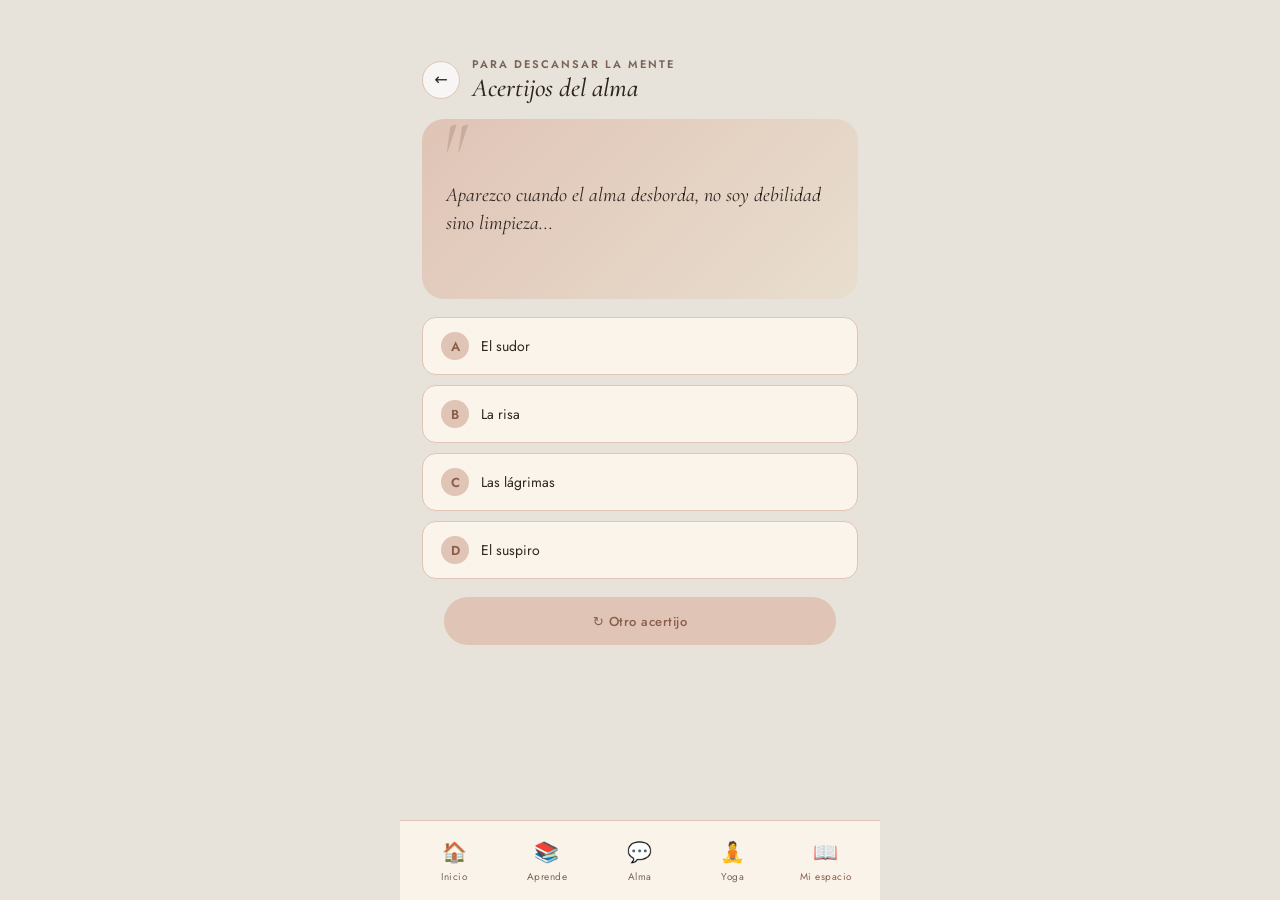
==== public/acertijos.html @ f57c15e0 "Add files via upload" ====
<!DOCTYPE html>
<html lang="es">
<head>
  <meta charset="UTF-8">
  <meta name="viewport" content="width=device-width, initial-scale=1.0">
  <meta name="theme-color" content="#F2EBE0">
  <title>Acertijos del alma · Terapia Rosa</title>
  <link rel="preconnect" href="https://fonts.googleapis.com">
  <link rel="preconnect" href="https://fonts.gstatic.com" crossorigin>
  <link href="https://fonts.googleapis.com/css2?family=Cormorant+Garamond:ital,wght@0,400;0,500;1,400;1,500&family=Italiana&family=Jost:wght@400;500;600&display=swap" rel="stylesheet">
  <link rel="stylesheet" href="styles/main.css">
</head>
<body>
  <div class="app">
    <header class="page-header">
      <a href="juegos.html" class="back-btn" aria-label="Volver">←</a>
      <div>
        <div class="page-eyebrow">Para descansar la mente</div>
        <div class="page-title">Acertijos del alma</div>
      </div>
    </header>

    <div class="acertijos-container" id="acertijosContainer"></div>

  </div>
  <script src="js/utils.js"></script>
  <script src="js/acertijos.js"></script>
  <script src="js/nav.js"></script>
  <script src="js/analytics.js"></script>
  <script>newAcertijo();</script>
</body>
</html>
---- public/styles/main.css ----
/* ═══════════════════════════════════════════════════════════════
   TERAPIA ROSA — Sistema de diseño completo
   Actualizado: 2026-04-29 — incluye flor, juegos, Alma navegadora
   ═══════════════════════════════════════════════════════════════ */

:root {
  --rosa-base: #E0C4B6;
  --rosa-medio: #D4AFA0;
  --rosa-fuerte: #C9968A;
  --rosa-profundo: #8B5E4C;
  --verde-alma: #A8AE93;
  --verde-oscuro: #878D75;
  --crema: #F2EBE0;
  --crema-profunda: #E8DECE;
  --papel: #FAF4EA;
  --texto-oscuro: #2E2420;
  --texto-suave: #7A6357;
  --serif: 'Cormorant Garamond', Georgia, serif;
  --display: 'Italiana', 'Cormorant Garamond', serif;
  --sans: 'Jost', system-ui, -apple-system, sans-serif;
}
* { margin: 0; padding: 0; box-sizing: border-box; }
html, body { height: 100%; }
body {
  font-family: var(--sans);
  color: var(--texto-oscuro);
  background: #e8e3da;
  -webkit-font-smoothing: antialiased;
  overflow-x: hidden;
}
button { font-family: inherit; border: none; background: none; cursor: pointer; color: inherit; }
input, textarea { font-family: inherit; border: none; background: none; outline: none; color: inherit; }
a { color: inherit; text-decoration: none; }

/* ─── App container (todas las páginas) ──────────────────── */
.app {
  position: relative;
  z-index: 0; /* crea stacking context para que .blob no se vaya detrás del body */
  overflow-x: hidden;
  padding-bottom: 100px; /* deja espacio para el bottom nav fijo */
  min-height: 100vh;
  max-width: 480px;
  margin: 0 auto;
}

/* ─── Decoración blob (esquina superior derecha) ──────────── */
.blob {
  position: absolute;
  z-index: -1; /* atrás del contenido */
  pointer-events: none;
}

/* ─── Top bar ──────────────────────────────────────────────── */
.top-bar {
  padding: 56px 22px 0;
  display: flex; align-items: center; justify-content: space-between;
}
.brand { display: flex; align-items: center; gap: 8px; }
.brand-text {
  font-family: var(--display);
  font-size: 18px; letter-spacing: 3px;
  color: var(--texto-oscuro);
}
.brand-text .accent {
  font-family: var(--serif); font-style: italic;
  letter-spacing: 1px; color: var(--rosa-profundo);
  font-size: 20px; margin-left: 4px;
}
.icon-btn {
  width: 38px; height: 38px; border-radius: 999px;
  background: rgba(255, 255, 255, 0.7);
  display: grid; place-items: center;
  border: 1px solid var(--rosa-base);
  font-size: 18px;
}

/* ─── Page header ─────────────────────────────────────────── */
.page-header {
  padding: 56px 22px 16px;
  display: flex; align-items: center; gap: 12px;
}
.back-btn {
  width: 38px; height: 38px; border-radius: 999px;
  background: rgba(255, 255, 255, 0.7);
  display: grid; place-items: center;
  border: 1px solid var(--rosa-base);
  font-size: 16px; flex-shrink: 0;
}
.page-title {
  font-family: var(--serif); font-style: italic;
  font-size: 26px; font-weight: 500;
}
.page-eyebrow {
  font-size: 11px; letter-spacing: 2px;
  text-transform: uppercase; color: var(--texto-suave);
  font-weight: 600;
}

/* ─── Greeting ────────────────────────────────────────────── */
.greeting { padding: 24px 22px 8px; }
.greeting-eyebrow {
  font-size: 12px; letter-spacing: 1.8px;
  text-transform: uppercase; color: var(--texto-suave);
  font-weight: 600;
}
.greeting-title {
  margin-top: 6px;
  font-family: var(--serif); font-weight: 500; font-style: italic;
  font-size: 34px; line-height: 1.1; letter-spacing: -0.3px;
}
.greeting-title .upright {
  font-style: normal; font-weight: 400; color: var(--rosa-profundo);
}

/* ─── Frase del día ───────────────────────────────────────── */
.frase-card {
  margin: 20px 22px 0;
  background: var(--rosa-fuerte); color: var(--crema);
  border-radius: 24px; padding: 22px 24px;
  position: relative; overflow: hidden;
  box-shadow: 0 10px 30px -10px rgba(168, 103, 90, 0.45);
}
.frase-card .deco {
  position: absolute; right: -20px; bottom: -22px; opacity: 0.18;
}
.frase-card .label {
  font-size: 11px; letter-spacing: 2px; text-transform: uppercase;
  opacity: 0.85; font-weight: 600;
}
.frase-card .quote {
  font-family: var(--serif); font-style: italic;
  font-size: 22px; line-height: 1.25; margin-top: 10px;
  font-weight: 500; position: relative; z-index: 2; max-width: 85%;
}
.frase-card .author {
  margin-top: 14px; font-size: 12px; opacity: 0.85; font-weight: 500;
}

/* ─── Sections + cards ────────────────────────────────────── */
.section-header {
  padding: 28px 22px 14px;
  display: flex; align-items: baseline; justify-content: space-between;
}
.section-title {
  font-family: var(--serif); font-style: italic;
  font-size: 22px; font-weight: 500;
}
.section-link {
  font-size: 11px; letter-spacing: 1.5px; text-transform: uppercase;
  color: var(--rosa-profundo); font-weight: 600;
}
.section-link-italic {
  font-family: var(--serif); font-style: italic;
  font-size: 14px; letter-spacing: 0;
  text-transform: none;
  color: var(--texto-suave); font-weight: 400;
}
.cards-grid {
  display: grid; grid-template-columns: 1fr 1fr; gap: 12px;
  padding: 0 22px;
}
.nav-card {
  border-radius: 22px; padding: 18px 16px 20px;
  min-height: 140px; position: relative; overflow: hidden;
  display: flex; flex-direction: column; justify-content: space-between;
  transition: transform 0.2s, box-shadow 0.2s;
  text-align: left; width: 100%;
}
.nav-card:active { transform: scale(0.98); }
.nav-card:hover { box-shadow: 0 8px 24px -8px rgba(46, 36, 32, 0.2); }
.nav-card .icon-wrap {
  width: 48px; height: 48px; border-radius: 16px;
  background: rgba(255, 255, 255, 0.55);
  display: grid; place-items: center;
}
.nav-card .title {
  font-family: var(--serif); font-style: italic;
  font-size: 19px; font-weight: 500; line-height: 1.1;
}
.nav-card .sub {
  font-size: 11px; letter-spacing: 0.5px;
  color: var(--texto-suave); margin-top: 3px;
}

/* ─── Bottom nav ──────────────────────────────────────────── */
.bottom-nav {
  position: fixed;
  bottom: 0;
  left: 50%;
  transform: translateX(-50%);
  width: 100%;
  max-width: 480px;
  height: 80px;
  background: rgba(250, 244, 234, 0.95);
  backdrop-filter: blur(16px);
  border-top: 1px solid var(--rosa-base);
  z-index: 100;
  padding: 0 8px env(safe-area-inset-bottom, 14px);
}
.bottom-nav-inner {
  display: flex;
  align-items: center;
  justify-content: space-around;
  width: 100%;
  height: 100%;
}
.nav-item {
  display: flex; flex-direction: column; align-items: center;
  gap: 2px; padding: 6px 4px;
  color: var(--texto-suave); font-size: 10px; letter-spacing: 0.5px;
  cursor: pointer;
  flex: 1;
  min-width: 0;
  text-align: center;
}
.nav-item.active { color: var(--rosa-profundo); }
.nav-item .nav-icon { font-size: 20px; }

/* ─── Buttons ─────────────────────────────────────────────── */
.btn {
  display: inline-flex; align-items: center; justify-content: center;
  gap: 8px; padding: 14px 24px; border-radius: 999px;
  font-weight: 500; font-size: 14px; letter-spacing: 0.5px;
  transition: all 0.2s; min-height: 48px;
}
.btn-primary { background: var(--rosa-fuerte); color: var(--crema); }
.btn-primary:hover { background: var(--rosa-profundo); }
.btn-soft { background: var(--rosa-base); color: var(--rosa-profundo); }
.btn-ghost {
  background: rgba(255, 255, 255, 0.6); color: var(--texto-oscuro);
  border: 1px solid var(--rosa-base);
}

/* ═══════════════════════════════════════════════════════════
   CHAT
   ═══════════════════════════════════════════════════════════ */
.chat-container {
  display: flex; flex-direction: column;
  min-height: 100vh;
}
.chat-header {
  padding: 56px 22px 16px;
  display: flex; align-items: center; gap: 12px;
  border-bottom: 1px solid var(--rosa-base);
  flex-shrink: 0; background: var(--crema);
}
.chat-clear-btn {
  margin-left: auto;
  font-size: 16px;
  width: 36px; height: 36px;
}
.alma-avatar {
  width: 44px; height: 44px; border-radius: 999px;
  background: var(--rosa-fuerte);
  display: grid; place-items: center; flex-shrink: 0;
}
.alma-info .alma-name {
  font-family: var(--serif); font-style: italic;
  font-size: 22px; font-weight: 500; line-height: 1.1;
}
.alma-info .alma-status {
  font-size: 11px; color: var(--verde-oscuro); letter-spacing: 0.5px;
  margin-top: 2px; display: flex; align-items: center; gap: 4px;
}
.alma-info .alma-status::before {
  content: ''; width: 6px; height: 6px; border-radius: 999px;
  background: var(--verde-alma);
}
.messages-area {
  flex: 1; overflow-y: auto;
  padding: 20px 22px 200px; background: var(--crema);
}
.message {
  max-width: 80%; padding: 14px 18px; border-radius: 22px;
  margin-bottom: 12px; font-size: 15px; line-height: 1.45;
  animation: fadeIn 0.3s ease-out; word-wrap: break-word;
}
.message.alma {
  background: var(--papel); color: var(--texto-oscuro);
  border-bottom-left-radius: 6px; margin-right: auto;
}
.message.user {
  background: var(--rosa-fuerte); color: var(--crema);
  border-bottom-right-radius: 6px; margin-left: auto;
}
.message-typing {
  display: flex; gap: 5px; padding: 16px 18px;
  background: var(--papel); border-radius: 22px;
  border-bottom-left-radius: 6px;
  width: fit-content; margin-bottom: 12px;
}
.message-typing .dot {
  width: 7px; height: 7px; border-radius: 999px;
  background: var(--rosa-fuerte);
  animation: typing 1.2s ease-in-out infinite;
}
.message-typing .dot:nth-child(2) { animation-delay: 0.15s; }
.message-typing .dot:nth-child(3) { animation-delay: 0.3s; }
@keyframes typing {
  0%, 60%, 100% { opacity: 0.3; transform: scale(0.85); }
  30% { opacity: 1; transform: scale(1); }
}
.quick-replies {
  padding: 8px 22px 4px;
  display: flex; gap: 8px; overflow-x: auto;
  flex-shrink: 0; background: var(--crema);
  position: fixed; bottom: 152px;
  left: 50%; transform: translateX(-50%);
  width: 100%; max-width: 480px;
  z-index: 49;
}
.quick-reply {
  padding: 10px 16px;
  background: rgba(255, 255, 255, 0.7);
  border: 1px solid var(--rosa-base);
  border-radius: 999px; font-size: 13px;
  color: var(--rosa-profundo); white-space: nowrap; flex-shrink: 0;
}
.input-area {
  padding: 12px 16px 24px; background: var(--crema);
  border-top: 1px solid var(--rosa-base);
  position: fixed; bottom: 80px;
  left: 50%; transform: translateX(-50%);
  width: 100%; max-width: 480px;
  display: flex; gap: 8px; align-items: flex-end; z-index: 50;
}
.input-text {
  flex: 1; background: var(--papel);
  border: 1px solid var(--rosa-base); border-radius: 22px;
  padding: 12px 16px; font-size: 15px;
  max-height: 80px; min-height: 48px; resize: none; line-height: 1.4;
}
.send-btn {
  width: 48px; height: 48px; border-radius: 999px;
  background: var(--rosa-fuerte); color: var(--crema);
  display: grid; place-items: center; font-size: 20px; flex-shrink: 0;
}

/* ═══════════════════════════════════════════════════════════
   RESPIRACIÓN
   ═══════════════════════════════════════════════════════════ */
.respira-bg {
  background: linear-gradient(180deg, #E0C4B6 0%, #D8DCC4 100%);
  min-height: 100vh; display: flex; flex-direction: column;
  padding-bottom: 100px;
}
.music-toggle-row {
  padding: 0 22px 8px;
  display: flex; justify-content: flex-end;
}
.music-toggle {
  display: inline-flex; align-items: center; gap: 8px;
  cursor: pointer; user-select: none;
  background: rgba(255, 255, 255, 0.5);
  padding: 6px 12px 6px 8px;
  border-radius: 999px;
  border: 1px solid rgba(255, 255, 255, 0.7);
}
.music-toggle input { display: none; }
.music-toggle-track {
  width: 32px; height: 18px; border-radius: 999px;
  background: rgba(139, 94, 76, 0.25);
  position: relative; transition: background 0.2s;
  flex-shrink: 0;
}
.music-toggle-thumb {
  position: absolute; top: 2px; left: 2px;
  width: 14px; height: 14px; border-radius: 50%;
  background: white;
  transition: transform 0.2s;
  box-shadow: 0 1px 3px rgba(0,0,0,0.2);
}
.music-toggle input:checked + .music-toggle-track {
  background: var(--rosa-fuerte);
}
.music-toggle input:checked + .music-toggle-track .music-toggle-thumb {
  transform: translateX(14px);
}
.music-toggle-label {
  font-size: 12px; color: var(--texto-oscuro);
  letter-spacing: 0.3px;
}
.breath-stage {
  flex: 1; display: flex; flex-direction: column;
  align-items: center; justify-content: center; padding: 40px 22px;
  min-height: 460px;
}
.breath-flower-wrap {
  width: 340px; height: 340px;
  display: grid; place-items: center; position: relative;
}
.breath-flower {
  width: 100%; height: 100%;
  overflow: visible;
}
/* Pétalos detrás (óvalos largos translúcidos) */
.breath-flower .petalo {
  transform-origin: 170px 170px;
  opacity: 0.35;
  fill: var(--rosa-medio);
  transition: transform 4s cubic-bezier(0.4, 0, 0.2, 1),
              opacity 4s cubic-bezier(0.4, 0, 0.2, 1);
}
.breath-flower .petalo-1 { transform: rotate(0deg) scale(0.6); }
.breath-flower .petalo-2 { transform: rotate(72deg) scale(0.6); }
.breath-flower .petalo-3 { transform: rotate(144deg) scale(0.6); }
.breath-flower .petalo-4 { transform: rotate(216deg) scale(0.6); }
.breath-flower .petalo-5 { transform: rotate(288deg) scale(0.6); }

/* Esfera central con gradiente radial (efecto luz) */
.breath-flower .esfera {
  transition: r 4s cubic-bezier(0.4, 0, 0.2, 1);
}

/* INHALE: pétalos se expanden, esfera se agranda */
.breath-flower.inhale .petalo {
  opacity: 0.5;
}
.breath-flower.inhale .petalo-1 { transform: rotate(0deg) scale(1); }
.breath-flower.inhale .petalo-2 { transform: rotate(72deg) scale(1); }
.breath-flower.inhale .petalo-3 { transform: rotate(144deg) scale(1); }
.breath-flower.inhale .petalo-4 { transform: rotate(216deg) scale(1); }
.breath-flower.inhale .petalo-5 { transform: rotate(288deg) scale(1); }

/* HOLD: rotación muy sutil de los pétalos */
.breath-flower.hold .petalo { opacity: 0.5; }
.breath-flower.hold .petalo-1 { transform: rotate(8deg) scale(1); }
.breath-flower.hold .petalo-2 { transform: rotate(80deg) scale(1); }
.breath-flower.hold .petalo-3 { transform: rotate(152deg) scale(1); }
.breath-flower.hold .petalo-4 { transform: rotate(224deg) scale(1); }
.breath-flower.hold .petalo-5 { transform: rotate(296deg) scale(1); }

/* EXHALE: pétalos se contraen y desvanecen */
.breath-flower.exhale .petalo {
  opacity: 0.3;
  transition: transform 6s cubic-bezier(0.4, 0, 0.2, 1),
              opacity 6s cubic-bezier(0.4, 0, 0.2, 1);
}
.breath-flower.exhale .petalo-1 { transform: rotate(0deg) scale(0.55); }
.breath-flower.exhale .petalo-2 { transform: rotate(72deg) scale(0.55); }
.breath-flower.exhale .petalo-3 { transform: rotate(144deg) scale(0.55); }
.breath-flower.exhale .petalo-4 { transform: rotate(216deg) scale(0.55); }
.breath-flower.exhale .petalo-5 { transform: rotate(288deg) scale(0.55); }
.breath-flower.exhale .esfera {
  transition: r 6s cubic-bezier(0.4, 0, 0.2, 1);
}

/* Texto dentro de la esfera */
.breath-text-wrap {
  position: absolute;
  text-align: center;
  pointer-events: none;
  display: flex;
  flex-direction: column;
  align-items: center;
  gap: 4px;
}
.breath-text {
  font-family: var(--serif); font-style: italic;
  font-size: 36px; color: var(--crema); font-weight: 400;
  letter-spacing: 0.5px;
  text-shadow: 0 2px 12px rgba(139, 94, 76, 0.25);
}
.breath-subtext {
  font-family: var(--sans);
  font-size: 13px;
  color: var(--crema);
  letter-spacing: 1px;
  opacity: 0.85;
  text-shadow: 0 1px 6px rgba(139, 94, 76, 0.2);
}
.breath-counter {
  margin-top: 32px; text-align: center;
}
.breath-counter .label {
  font-size: 11px; letter-spacing: 2px; text-transform: uppercase;
  color: var(--texto-suave); font-weight: 600;
}
.breath-counter .number {
  font-family: var(--serif); font-style: italic;
  font-size: 42px; font-weight: 500; line-height: 1; margin-top: 4px;
}
.breath-controls {
  padding: 0 22px 16px; display: flex; gap: 12px; justify-content: center;
}
.breath-info {
  padding: 16px 22px; background: rgba(255, 255, 255, 0.4);
  margin: 0 22px; border-radius: 16px;
  text-align: center; font-size: 13px; line-height: 1.5;
}

/* ═══════════════════════════════════════════════════════════
   COLOREAR
   ═══════════════════════════════════════════════════════════ */
.canvas-frame {
  background: var(--papel); border-radius: 22px; padding: 24px;
  border: 1px solid rgba(168, 103, 90, 0.1);
  display: grid; place-items: center;
  margin: 0 22px 16px;
}
.canvas-frame svg { width: 100%; max-width: 280px; height: auto; }
.canvas-frame svg .colorable { cursor: pointer; transition: opacity 0.2s; }
.canvas-frame svg .colorable:hover { opacity: 0.85; }
.palette-section { padding: 0 22px; }
.palette-label {
  font-size: 11px; letter-spacing: 1.5px; text-transform: uppercase;
  color: var(--texto-suave); font-weight: 600; margin-bottom: 10px;
}
.palette {
  display: grid; grid-template-columns: repeat(6, 1fr); gap: 10px;
}
.swatch {
  aspect-ratio: 1; border-radius: 12px; cursor: pointer;
  border: 2px solid transparent; transition: all 0.2s;
}
.swatch.selected {
  border-color: var(--rosa-profundo);
  box-shadow: 0 0 0 2px var(--crema), 0 0 0 4px var(--rosa-profundo);
}
.designs-row {
  display: flex; gap: 8px; padding: 0 22px 16px; overflow-x: auto;
}
.design-thumb {
  width: 60px; height: 60px; border-radius: 14px;
  background: var(--papel); border: 2px solid transparent;
  flex-shrink: 0; cursor: pointer;
  display: grid; place-items: center; padding: 8px;
}
.design-thumb.active { border-color: var(--rosa-fuerte); }
.design-thumb svg { width: 100%; height: 100%; }
.actions { display: flex; gap: 8px; padding: 0 22px; }
.actions .btn { flex: 1; font-size: 13px; }

/* ═══════════════════════════════════════════════════════════
   DIARIO
   ═══════════════════════════════════════════════════════════ */
.diario-container { padding: 0 22px 100px; }
.privacy-note {
  background: rgba(168, 174, 147, 0.15);
  border: 1px solid var(--verde-alma);
  border-radius: 14px; padding: 12px 16px;
  font-size: 12px; margin-bottom: 16px; line-height: 1.4;
  display: flex; gap: 8px; align-items: flex-start;
}
.date-display {
  font-family: var(--serif); font-style: italic;
  font-size: 18px; color: var(--rosa-profundo);
  margin-bottom: 12px; font-weight: 500;
}
.prompts {
  display: flex; gap: 8px; overflow-x: auto;
  margin-bottom: 16px; padding-bottom: 4px;
}
.prompt-chip {
  padding: 8px 14px; background: rgba(255, 255, 255, 0.6);
  border: 1px solid var(--rosa-base); border-radius: 999px;
  font-size: 12px; color: var(--rosa-profundo);
  white-space: nowrap; flex-shrink: 0;
}
.diario-textarea {
  width: 100%; min-height: 240px;
  background: var(--papel); border: 1px solid var(--rosa-base);
  border-radius: 18px; padding: 20px;
  font-family: var(--serif); font-size: 17px; line-height: 1.8;
  resize: vertical;
  background-image: linear-gradient(transparent 0px, transparent 28px, rgba(168, 103, 90, 0.08) 28px, rgba(168, 103, 90, 0.08) 29px);
  background-size: 100% 30px;
}

/* ═══════════════════════════════════════════════════════════
   MURO
   ═══════════════════════════════════════════════════════════ */
.muro-container { padding: 0 22px 100px; }
.muro-intro {
  font-family: var(--serif); font-style: italic;
  font-size: 16px; color: var(--texto-suave);
  margin-bottom: 20px; text-align: center; line-height: 1.4;
}
.add-message {
  background: var(--papel); border-radius: 18px; padding: 16px;
  border: 1px solid var(--rosa-base); margin-bottom: 24px;
}
.add-message-input {
  width: 100%; font-size: 14px; padding: 8px 4px;
  resize: none; min-height: 40px; background: transparent;
}
.add-message-meta {
  display: flex; justify-content: space-between;
  align-items: center; margin-top: 12px; gap: 12px;
}
.name-input {
  flex: 1; padding: 8px 12px;
  border: 1px solid var(--rosa-base); border-radius: 999px;
  background: var(--crema); font-size: 13px;
}
.add-btn {
  padding: 8px 18px; background: var(--rosa-fuerte);
  color: var(--crema); border-radius: 999px; font-size: 13px;
}
.add-btn:disabled { opacity: 0.4; }
.messages-grid {
  display: grid; grid-template-columns: 1fr 1fr; gap: 12px;
}
.postit {
  padding: 16px 14px; border-radius: 6px;
  box-shadow: 0 4px 12px rgba(46, 36, 32, 0.12);
  font-family: var(--serif); font-size: 14px; line-height: 1.4;
  min-height: 100px; display: flex; flex-direction: column;
  justify-content: space-between;
}
.postit .author {
  font-size: 11px; letter-spacing: 1px; text-transform: uppercase;
  color: rgba(46, 36, 32, 0.6); margin-top: 8px; font-family: var(--sans);
}

/* ═══════════════════════════════════════════════════════════
   JUEGOS
   ═══════════════════════════════════════════════════════════ */
.game-container { padding: 0 22px 100px; }
.sopa-grid {
  display: grid; grid-template-columns: repeat(10, 1fr); gap: 3px;
  background: var(--papel); padding: 12px; border-radius: 18px;
  border: 1px solid var(--rosa-base); margin-bottom: 16px;
  user-select: none; touch-action: none;
}
.sopa-cell {
  aspect-ratio: 1; display: grid; place-items: center;
  background: var(--crema); border-radius: 6px;
  font-weight: 500; font-size: 14px; cursor: pointer;
  transition: all 0.1s;
}
.sopa-cell.selecting {
  background: var(--rosa-medio); color: var(--crema); transform: scale(1.05);
}
.sopa-cell.found { background: var(--verde-alma); color: var(--crema); }
.word-list {
  display: flex; flex-wrap: wrap; gap: 6px; margin-bottom: 16px;
}
.word-chip {
  padding: 6px 12px; background: var(--papel);
  border: 1px solid var(--rosa-base); border-radius: 999px;
  font-size: 12px; font-weight: 500; letter-spacing: 1px;
}
.word-chip.found {
  background: var(--verde-alma); color: var(--crema);
  border-color: var(--verde-alma);
  text-decoration: line-through; opacity: 0.7;
}
.progress {
  text-align: center; font-size: 13px;
  color: var(--texto-suave); margin-bottom: 12px;
}
.progress span { color: var(--rosa-profundo); font-weight: 600; }

/* ─── Memoria ─────────────────────────────────────── */
.memoria-container { padding: 0 22px 100px; }
.memoria-stats {
  display: flex; gap: 12px; margin-bottom: 16px;
}
.memoria-stats > div {
  flex: 1; background: var(--papel);
  border-radius: 14px; padding: 12px 14px;
  border: 1px solid rgba(168, 103, 90, 0.15);
  display: flex; flex-direction: column; gap: 2px;
}
.memoria-stats .label {
  font-size: 10px; letter-spacing: 1.5px;
  text-transform: uppercase; color: var(--texto-suave); font-weight: 600;
}
.memoria-stats .value {
  font-family: var(--serif); font-style: italic;
  font-size: 22px; color: var(--rosa-profundo); font-weight: 500;
}
.memoria-grid {
  display: grid; grid-template-columns: repeat(4, 1fr); gap: 8px;
  margin-bottom: 16px;
}
.mem-card {
  aspect-ratio: 3/4; perspective: 800px;
  cursor: pointer;
}
.mem-card-inner {
  position: relative; width: 100%; height: 100%;
  transition: transform 0.5s; transform-style: preserve-3d;
}
.mem-card.flipped .mem-card-inner {
  transform: rotateY(180deg);
}
.mem-card.matched .mem-card-inner {
  transform: rotateY(180deg);
}
.mem-card.matched .mem-front {
  background: var(--verde-alma);
}
.mem-front, .mem-back {
  position: absolute; inset: 0;
  border-radius: 14px;
  display: grid; place-items: center;
  backface-visibility: hidden;
  -webkit-backface-visibility: hidden;
  font-size: 32px;
  border: 1px solid rgba(168, 103, 90, 0.15);
}
.mem-back {
  background: var(--rosa-medio);
  color: var(--crema);
  font-family: var(--display);
  font-size: 22px;
  letter-spacing: 2px;
}
.mem-front {
  background: var(--papel);
  transform: rotateY(180deg);
}
.mem-victory {
  text-align: center; padding: 32px 22px;
  animation: fadeIn 0.6s;
}
.mem-victory .emoji { font-size: 64px; margin-bottom: 16px; }
.mem-victory h2 {
  font-family: var(--serif); font-style: italic;
  font-size: 32px; margin-bottom: 8px;
}
.mem-victory p { color: var(--texto-suave); margin-bottom: 24px; }

/* ─── Acertijos ────────────────────────────────────── */
.acertijos-container { padding: 0 22px 100px; }
.acertijo-card {
  background: linear-gradient(135deg, var(--rosa-base) 0%, var(--cremaProfunda, #E8DECE) 100%);
  border-radius: 22px; padding: 28px 24px;
  margin-bottom: 18px; position: relative; overflow: hidden;
  min-height: 180px;
  display: flex; flex-direction: column; justify-content: center;
}
.acertijo-card::before {
  content: '"'; position: absolute;
  top: -8px; left: 18px;
  font-family: var(--serif); font-style: italic;
  font-size: 80px; color: var(--rosa-profundo);
  opacity: 0.25; line-height: 1;
}
.acertijo-pregunta {
  font-family: var(--serif); font-style: italic;
  font-size: 20px; line-height: 1.4; color: var(--texto-oscuro);
  position: relative; z-index: 1;
}
.acertijo-opciones {
  display: flex; flex-direction: column; gap: 10px;
  margin-bottom: 18px;
}
.opcion-btn {
  background: var(--papel); border: 1px solid var(--rosa-base);
  border-radius: 14px; padding: 14px 18px;
  font-size: 14px; text-align: left;
  display: flex; align-items: center; gap: 12px;
  transition: all 0.2s; color: var(--texto-oscuro);
}
.opcion-btn:hover {
  background: rgba(255, 255, 255, 0.9);
  transform: translateX(2px);
}
.opcion-btn .opcion-letra {
  width: 28px; height: 28px; border-radius: 50%;
  background: var(--rosa-base); color: var(--rosa-profundo);
  display: grid; place-items: center;
  font-weight: 600; font-size: 13px; flex-shrink: 0;
}
.opcion-btn.correcta {
  background: var(--verde-alma); color: var(--crema);
  border-color: var(--verde-alma);
}
.opcion-btn.correcta .opcion-letra {
  background: var(--crema); color: var(--verde-oscuro);
}
.opcion-btn.incorrecta {
  background: rgba(201, 150, 138, 0.4);
  border-color: var(--rosa-fuerte);
  opacity: 0.6;
}
.opcion-btn:disabled { cursor: default; }
.acertijo-feedback {
  background: var(--papel);
  border-radius: 14px; padding: 16px 18px;
  margin-bottom: 16px;
  font-family: var(--serif); font-style: italic;
  font-size: 16px; line-height: 1.4;
  border-left: 3px solid var(--rosa-profundo);
  animation: fadeIn 0.4s;
}

/* ═══════════════════════════════════════════════════════════
   MI ESPACIO + BIBLIOTECA
   ═══════════════════════════════════════════════════════════ */
.mi-cards {
  padding: 0 22px;
  display: flex; flex-direction: column; gap: 12px;
}
.mi-card {
  background: var(--papel); border-radius: 22px; padding: 20px;
  display: flex; align-items: center; gap: 16px;
  border: 1px solid rgba(168, 103, 90, 0.1);
  cursor: pointer; transition: transform 0.2s;
  width: 100%; text-align: left;
}
.mi-card:hover { transform: translateY(-2px); }
.mi-card .mi-icon {
  width: 56px; height: 56px; border-radius: 18px;
  display: grid; place-items: center; flex-shrink: 0;
}
.mi-card .mi-text { flex: 1; }
.mi-card .mi-title {
  font-family: var(--serif); font-style: italic;
  font-size: 20px; font-weight: 500; line-height: 1.1;
}
.mi-card .mi-sub {
  font-size: 13px; color: var(--texto-suave); margin-top: 4px;
}
.mi-card .mi-arrow { color: var(--rosa-profundo); font-size: 20px; }

.topic-card {
  background: var(--papel); border-radius: 22px; padding: 22px;
  margin-bottom: 12px; border: 1px solid rgba(168, 103, 90, 0.1);
  cursor: pointer;
}
.topic-card.open { background: var(--rosa-base); }
.topic-header { display: flex; align-items: center; gap: 14px; }
.topic-icon {
  width: 48px; height: 48px; border-radius: 16px;
  display: grid; place-items: center; font-size: 24px;
  background: var(--rosa-base); flex-shrink: 0;
}
.topic-meta { flex: 1; }
.topic-title {
  font-family: var(--serif); font-style: italic;
  font-size: 19px; font-weight: 500;
}
.topic-sub { font-size: 12px; color: var(--texto-suave); margin-top: 2px; }
.topic-arrow { color: var(--rosa-profundo); transition: transform 0.3s; }
.topic-card.open .topic-arrow { transform: rotate(180deg); }
.topic-content {
  max-height: 0; overflow: hidden; transition: max-height 0.4s ease;
}
.topic-card.open .topic-content { max-height: 1000px; margin-top: 16px; }
.topic-content h3 {
  font-family: var(--serif); font-style: italic;
  font-size: 17px; margin: 12px 0 8px;
}
.topic-content p { font-size: 14px; line-height: 1.6; margin-bottom: 8px; }
.topic-content ul { padding-left: 20px; font-size: 14px; line-height: 1.6; }
.topic-content li { margin-bottom: 4px; }

/* Format tabs (Leer / Escuchar / Ver) */
.format-tabs {
  display: flex; gap: 6px; margin-bottom: 16px;
  background: rgba(255, 255, 255, 0.5);
  padding: 4px; border-radius: 999px;
}
.format-tab {
  flex: 1; padding: 8px 12px; border-radius: 999px;
  font-size: 12px; color: var(--texto-suave);
  display: flex; align-items: center; justify-content: center; gap: 5px;
  transition: all 0.2s;
}
.format-tab.active {
  background: var(--rosa-fuerte); color: var(--crema);
}
.format-tab .duration {
  font-size: 10px; opacity: 0.8;
}
.format-panel { display: none; }
.format-panel.active { display: block; animation: fadeIn 0.3s; }

/* Audio player */
.audio-player {
  background: rgba(255, 255, 255, 0.6);
  border-radius: 18px; padding: 20px 18px;
  display: flex; flex-direction: column; gap: 14px;
}
.audio-player .ap-info {
  display: flex; align-items: center; gap: 12px;
}
.audio-player .ap-icon {
  width: 56px; height: 56px; border-radius: 16px;
  background: var(--rosa-fuerte); color: var(--crema);
  display: grid; place-items: center; font-size: 24px;
  flex-shrink: 0;
}
.audio-player .ap-meta { flex: 1; }
.audio-player .ap-title {
  font-family: var(--serif); font-style: italic;
  font-size: 16px; line-height: 1.2;
}
.audio-player .ap-sub {
  font-size: 11px; color: var(--texto-suave); margin-top: 3px;
  letter-spacing: 0.5px;
}
.audio-player .ap-controls {
  display: flex; align-items: center; gap: 10px;
}
.audio-player .ap-play {
  width: 44px; height: 44px; border-radius: 999px;
  background: var(--rosa-profundo); color: var(--crema);
  display: grid; place-items: center;
  font-size: 16px; flex-shrink: 0;
}
.audio-player .ap-progress {
  flex: 1; height: 6px;
  background: rgba(139, 94, 76, 0.2);
  border-radius: 3px; overflow: hidden;
}
.audio-player .ap-bar {
  height: 100%; background: var(--rosa-profundo);
  width: 0%; transition: width 0.3s;
}
.audio-player .ap-status {
  font-size: 11px; color: var(--texto-suave);
  font-style: italic; text-align: center;
  padding: 4px 8px;
}
.audio-player .ap-note {
  font-size: 11px; color: var(--texto-suave);
  background: rgba(168, 174, 147, 0.2);
  padding: 8px 12px; border-radius: 10px; line-height: 1.4;
  border-left: 3px solid var(--verde-alma);
}

/* Video placeholder */
.video-placeholder {
  background: linear-gradient(135deg, var(--rosa-medio), var(--rosa-fuerte));
  border-radius: 18px; padding: 32px 20px;
  text-align: center; color: var(--crema);
  position: relative; overflow: hidden;
}
.video-placeholder::before {
  content: ''; position: absolute;
  inset: 0;
  background-image: radial-gradient(circle at 30% 20%, rgba(255,255,255,0.15), transparent 50%);
}
.video-placeholder .vp-icon {
  font-size: 42px; margin-bottom: 8px;
  position: relative; z-index: 1;
}
.video-placeholder .vp-title {
  font-family: var(--serif); font-style: italic;
  font-size: 18px; margin-bottom: 4px;
  position: relative; z-index: 1;
}
.video-placeholder .vp-sub {
  font-size: 12px; opacity: 0.85;
  position: relative; z-index: 1;
}

/* ─── Alma: tarjetas de recomendación ─────────────── */
.alma-recommendations {
  margin-top: 6px; margin-bottom: 14px;
  display: flex; flex-direction: column; gap: 8px;
  max-width: 92%;
  animation: fadeIn 0.4s ease-out 0.1s both;
}
.alma-rec-label {
  font-size: 10px; letter-spacing: 1.5px;
  text-transform: uppercase; color: var(--texto-suave);
  font-weight: 600; padding: 0 4px;
}
.alma-rec-btn {
  background: var(--papel);
  border: 1px solid var(--rosa-base);
  border-radius: 18px;
  padding: 14px 16px;
  display: flex; align-items: center; gap: 14px;
  text-align: left; cursor: pointer;
  transition: all 0.2s;
  width: 100%;
}
.alma-rec-btn:hover {
  background: var(--rosa-base);
  transform: translateX(2px);
}
.alma-rec-btn .rec-icon {
  width: 44px; height: 44px; border-radius: 14px;
  background: var(--rosa-fuerte); color: var(--crema);
  display: grid; place-items: center;
  font-size: 22px; flex-shrink: 0;
}
.alma-rec-btn .rec-text { flex: 1; }
.alma-rec-btn .rec-title {
  font-family: var(--serif); font-style: italic;
  font-size: 17px; font-weight: 500; line-height: 1.1;
  color: var(--texto-oscuro);
}
.alma-rec-btn .rec-sub {
  font-size: 11px; color: var(--texto-suave);
  margin-top: 3px; letter-spacing: 0.3px;
}
.alma-rec-btn .rec-arrow {
  color: var(--rosa-profundo); font-size: 16px;
}


/* Tabs */
.tabs {
  display: flex; gap: 8px; padding: 0 22px 16px;
}
.tab {
  flex: 1; padding: 12px 16px; border-radius: 999px;
  background: rgba(255, 255, 255, 0.5);
  border: 1px solid var(--rosa-base);
  font-size: 14px; color: var(--texto-suave); transition: all 0.2s;
}
.tab.active {
  background: var(--rosa-fuerte); color: var(--crema);
  border-color: var(--rosa-fuerte);
}

/* Bienestar / videos */
.video-list { padding: 0 22px; display: flex; flex-direction: column; gap: 12px; }
.video-card {
  background: var(--papel); border-radius: 22px; overflow: hidden;
  border: 1px solid rgba(168, 103, 90, 0.1);
}
.video-thumb {
  position: relative; width: 100%; aspect-ratio: 16/9;
  background: linear-gradient(135deg, var(--rosa-medio), var(--rosa-fuerte));
  display: grid; place-items: center;
}
.video-thumb .play-icon {
  width: 60px; height: 60px; border-radius: 999px;
  background: rgba(255, 255, 255, 0.85);
  display: grid; place-items: center; font-size: 24px;
  color: var(--rosa-profundo);
}
.video-meta { padding: 14px 18px 18px; }
.video-title {
  font-family: var(--serif); font-style: italic;
  font-size: 18px; font-weight: 500; line-height: 1.2;
}
.video-info {
  display: flex; gap: 8px; align-items: center;
  margin-top: 6px; font-size: 12px; color: var(--texto-suave);
}
.video-badge {
  background: var(--rosa-base); color: var(--rosa-profundo);
  padding: 3px 8px; border-radius: 999px;
  font-size: 11px; font-weight: 500;
}

/* ─── Eyebrow combinada (BIBLIOTECA · Aprende a tu ritmo) ─── */
.combo-eyebrow {
  padding: 32px 22px 6px;
  font-size: 11px; letter-spacing: 2.5px; text-transform: uppercase;
  color: var(--texto-suave); font-weight: 600;
}
.combo-title {
  padding: 0 22px;
  font-family: var(--serif); font-style: italic;
  font-size: 28px; font-weight: 500; line-height: 1.1;
  color: var(--texto-oscuro);
}
.combo-subtitle {
  padding: 8px 22px 12px;
  font-size: 13px; line-height: 1.45;
  color: var(--texto-suave);
}

/* ─── Tabs con contador (Yoga suave (5)) ─── */
.tabs-row {
  display: flex; gap: 8px;
  padding: 12px 22px 8px;
  overflow-x: auto;
  scrollbar-width: none;
}
.tabs-row::-webkit-scrollbar { display: none; }
.tab-pill {
  flex-shrink: 0;
  padding: 8px 14px; border-radius: 999px;
  background: rgba(255, 255, 255, 0.6);
  border: 1px solid var(--rosa-base);
  font-size: 13px; color: var(--texto-suave);
  font-weight: 500; cursor: pointer;
  transition: all 0.2s;
  display: inline-flex; align-items: center; gap: 6px;
}
.tab-pill.active {
  background: var(--rosa-fuerte);
  color: var(--crema);
  border-color: var(--rosa-fuerte);
}
.tab-pill .count {
  font-size: 11px; opacity: 0.7;
}

/* ─── Featured card "RECOMENDADO HOY" ─── */
.featured-card {
  margin: 8px 22px 4px;
  background: var(--papel);
  border-radius: 22px;
  padding: 14px;
  display: flex; gap: 14px; align-items: center;
  border: 1px solid rgba(168, 103, 90, 0.1);
  box-shadow: 0 4px 16px -8px rgba(168, 103, 90, 0.25);
}
.featured-thumb {
  width: 78px; height: 78px;
  border-radius: 16px;
  background: linear-gradient(135deg, var(--rosa-medio), var(--rosa-fuerte));
  display: grid; place-items: center;
  flex-shrink: 0;
  position: relative;
}
.featured-thumb .play-icon {
  width: 38px; height: 38px;
  border-radius: 999px;
  background: rgba(255, 255, 255, 0.92);
  display: grid; place-items: center;
  font-size: 14px;
  color: var(--rosa-profundo);
}
.featured-thumb .featured-duration {
  position: absolute; bottom: 6px; right: 6px;
  background: rgba(46, 36, 32, 0.78);
  color: var(--crema);
  font-size: 10px; font-weight: 500;
  padding: 2px 6px; border-radius: 999px;
}
.featured-meta { flex: 1; min-width: 0; }
.featured-tag {
  font-size: 9px; letter-spacing: 1.8px; text-transform: uppercase;
  color: var(--rosa-profundo); font-weight: 600;
  margin-bottom: 4px;
}
.featured-title {
  font-family: var(--serif); font-style: italic;
  font-size: 17px; font-weight: 500; line-height: 1.2;
  color: var(--texto-oscuro);
  margin-bottom: 4px;
}
.featured-sub {
  font-size: 11px; color: var(--texto-suave);
  white-space: nowrap; overflow: hidden; text-overflow: ellipsis;
}

/* ─── Lista de items horizontales (play + texto + minutos) ─── */
.list-section-title {
  padding: 22px 22px 10px;
  font-family: var(--serif); font-style: italic;
  font-size: 17px; color: var(--texto-suave);
  display: flex; justify-content: space-between; align-items: baseline;
}
.list-section-title .right-label {
  font-family: var(--sans); font-style: normal;
  font-size: 10px; letter-spacing: 1.5px; text-transform: uppercase;
  color: var(--texto-suave); font-weight: 600;
}
.h-list { padding: 0 22px; display: flex; flex-direction: column; gap: 10px; }
.h-item {
  background: var(--papel);
  border-radius: 18px;
  padding: 12px 14px;
  display: flex; gap: 12px; align-items: center;
  border: 1px solid rgba(168, 103, 90, 0.08);
  cursor: pointer;
  transition: transform 0.15s, box-shadow 0.15s;
}
.h-item:active { transform: scale(0.98); }
.h-item-thumb {
  width: 52px; height: 52px; border-radius: 12px;
  background: linear-gradient(135deg, var(--rosa-base), var(--rosa-medio));
  display: grid; place-items: center;
  flex-shrink: 0;
  color: var(--rosa-profundo); font-size: 14px;
}
.h-item-thumb.green {
  background: linear-gradient(135deg, var(--verde-alma), var(--verde-oscuro));
  color: var(--crema);
}
.h-item-meta { flex: 1; min-width: 0; }
.h-item-title {
  font-family: var(--serif); font-style: italic;
  font-size: 16px; font-weight: 500; line-height: 1.2;
  color: var(--texto-oscuro);
  margin-bottom: 2px;
}
.h-item-sub {
  font-size: 11px; color: var(--texto-suave);
  overflow: hidden; text-overflow: ellipsis; white-space: nowrap;
}
.h-item-badge {
  flex-shrink: 0;
  background: var(--crema-profunda);
  color: var(--texto-suave);
  padding: 4px 10px; border-radius: 999px;
  font-size: 11px; font-weight: 500;
}
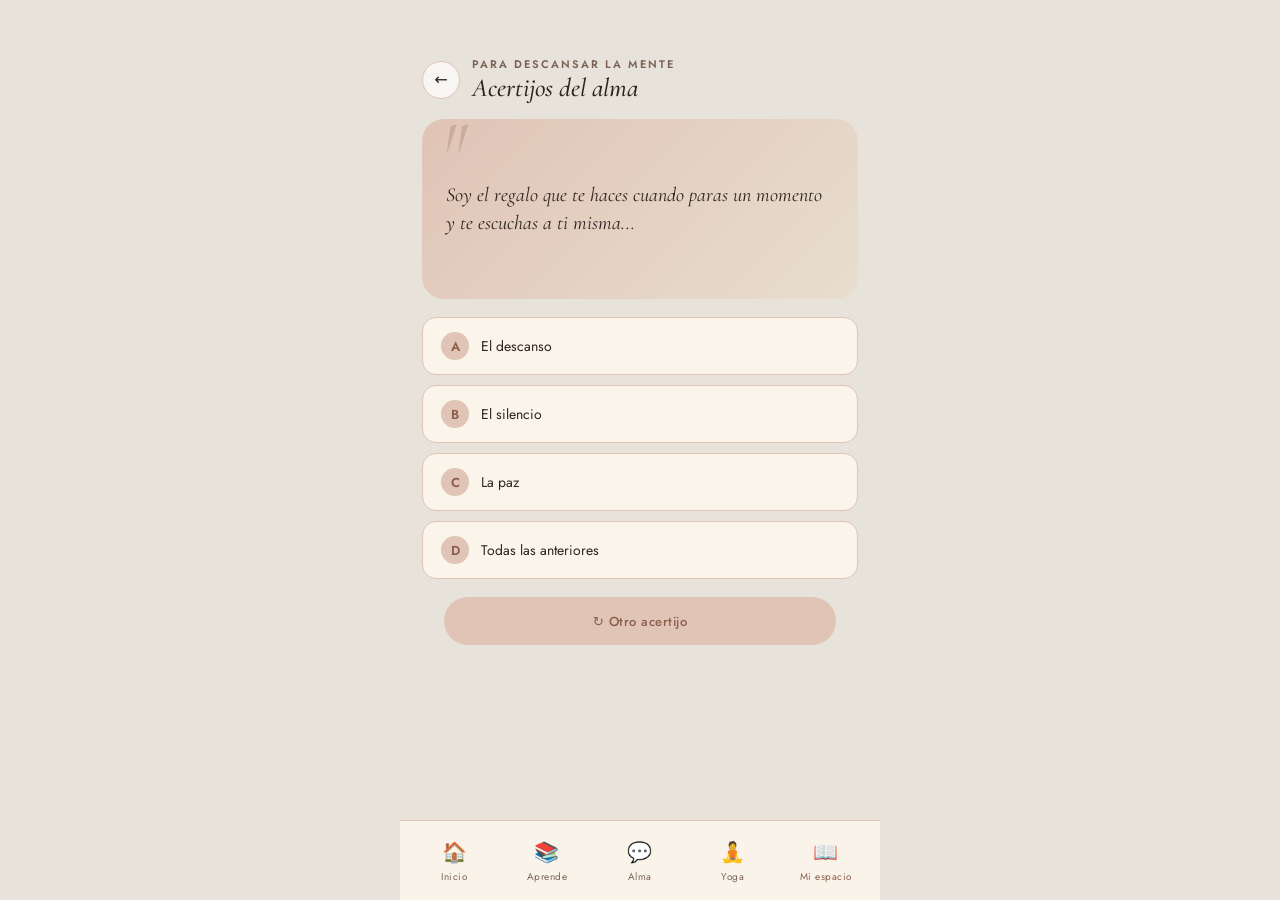
==== commit 25265435: "Add files via upload" ====
--- a/public/acertijos.html
+++ b/public/acertijos.html
@@ -9,6 +9,13 @@
   <link rel="preconnect" href="https://fonts.gstatic.com" crossorigin>
   <link href="https://fonts.googleapis.com/css2?family=Cormorant+Garamond:ital,wght@0,400;0,500;1,400;1,500&family=Italiana&family=Jost:wght@400;500;600&display=swap" rel="stylesheet">
   <link rel="stylesheet" href="styles/main.css">
+  <link rel="manifest" href="/manifest.json">
+  <link rel="apple-touch-icon" href="/apple-touch-icon.png">
+  <link rel="icon" type="image/png" sizes="32x32" href="/favicon-32.png">
+  <link rel="icon" type="image/png" sizes="192x192" href="/icon-192.png">
+  <meta name="apple-mobile-web-app-capable" content="yes">
+  <meta name="apple-mobile-web-app-status-bar-style" content="default">
+  <meta name="apple-mobile-web-app-title" content="Terapia Rosa">
 </head>
 <body>
   <div class="app">
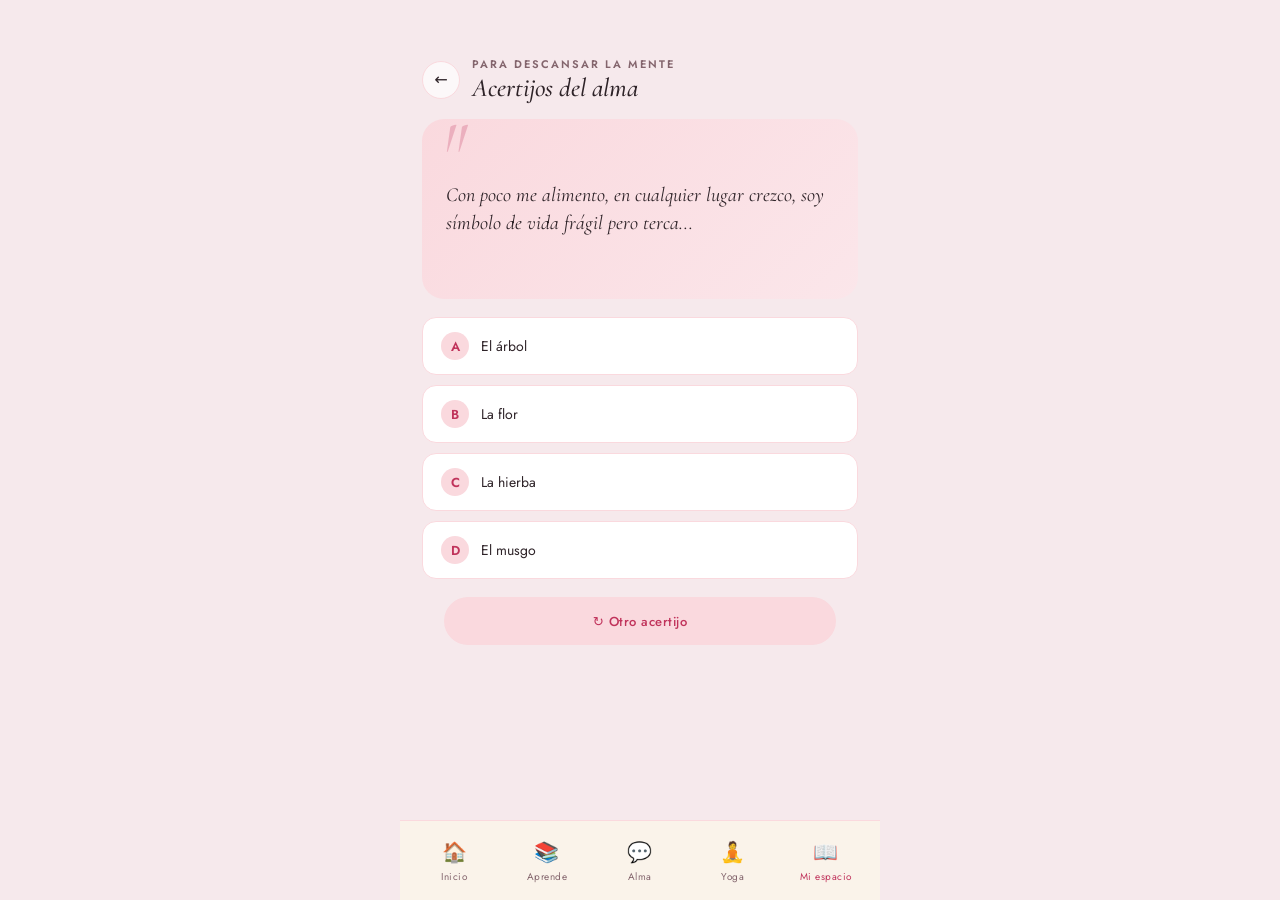
==== commit 095d7966: "Rebrand visual a identidad Alma Rosa (colores + logo) - Paleta migrada al Manual de Marca de la Fund" ====
--- a/public/acertijos.html
+++ b/public/acertijos.html
@@ -3,7 +3,7 @@
 <head>
   <meta charset="UTF-8">
   <meta name="viewport" content="width=device-width, initial-scale=1.0">
-  <meta name="theme-color" content="#F2EBE0">
+  <meta name="theme-color" content="#FDF2F4">
   <title>Acertijos del alma · Terapia Rosa</title>
   <link rel="preconnect" href="https://fonts.googleapis.com">
   <link rel="preconnect" href="https://fonts.gstatic.com" crossorigin>
--- a/public/styles/main.css
+++ b/public/styles/main.css
@@ -4,17 +4,17 @@
    ═══════════════════════════════════════════════════════════════ */
 
 :root {
-  --rosa-base: #E0C4B6;
-  --rosa-medio: #D4AFA0;
-  --rosa-fuerte: #C9968A;
-  --rosa-profundo: #8B5E4C;
-  --verde-alma: #A8AE93;
-  --verde-oscuro: #878D75;
-  --crema: #F2EBE0;
-  --crema-profunda: #E8DECE;
-  --papel: #FAF4EA;
-  --texto-oscuro: #2E2420;
-  --texto-suave: #7A6357;
+  --rosa-base: #FAD9DE;
+  --rosa-medio: #F2A0AE;
+  --rosa-fuerte: #E95178;
+  --rosa-profundo: #C0335B;
+  --verde-alma: #D84E7A;
+  --verde-oscuro: #A82C54;
+  --crema: #FDF2F4;
+  --crema-profunda: #FBE6EA;
+  --papel: #FFFFFF;
+  --texto-oscuro: #2E2328;
+  --texto-suave: #83646C;
   --serif: 'Cormorant Garamond', Georgia, serif;
   --display: 'Italiana', 'Cormorant Garamond', serif;
   --sans: 'Jost', system-ui, -apple-system, sans-serif;
@@ -24,7 +24,7 @@
 body {
   font-family: var(--sans);
   color: var(--texto-oscuro);
-  background: #e8e3da;
+  background: #F6E9EC;
   -webkit-font-smoothing: antialiased;
   overflow-x: hidden;
 }
@@ -55,7 +55,8 @@
   padding: 56px 22px 0;
   display: flex; align-items: center; justify-content: space-between;
 }
-.brand { display: flex; align-items: center; gap: 8px; }
+.brand { display: flex; align-items: center; gap: 9px; }
+.brand-logo { height: 34px; width: auto; display: block; }
 .brand-text {
   font-family: var(--display);
   font-size: 18px; letter-spacing: 3px;
@@ -118,7 +119,7 @@
   background: var(--rosa-fuerte); color: var(--crema);
   border-radius: 24px; padding: 22px 24px;
   position: relative; overflow: hidden;
-  box-shadow: 0 10px 30px -10px rgba(168, 103, 90, 0.45);
+  box-shadow: 0 10px 30px -10px rgba(192, 51, 91, 0.45);
 }
 .frase-card .deco {
   position: absolute; right: -20px; bottom: -22px; opacity: 0.18;
@@ -167,7 +168,7 @@
   text-align: left; width: 100%;
 }
 .nav-card:active { transform: scale(0.98); }
-.nav-card:hover { box-shadow: 0 8px 24px -8px rgba(46, 36, 32, 0.2); }
+.nav-card:hover { box-shadow: 0 8px 24px -8px rgba(46, 35, 40, 0.2); }
 .nav-card .icon-wrap {
   width: 48px; height: 48px; border-radius: 16px;
   background: rgba(255, 255, 255, 0.55);
@@ -181,6 +182,19 @@
   font-size: 11px; letter-spacing: 0.5px;
   color: var(--texto-suave); margin-top: 3px;
 }
+
+/* ─── Crédito Fundación Alma Rosa ─────────────────────────── */
+.fundacion-credit {
+  margin: 34px 22px 8px;
+  padding-top: 22px;
+  border-top: 1px solid var(--crema-profunda);
+  display: flex; flex-direction: column; align-items: center; gap: 8px;
+}
+.fundacion-label {
+  font-family: var(--serif); font-style: italic;
+  font-size: 13px; color: var(--texto-suave); letter-spacing: 0.3px;
+}
+.fundacion-logo { width: 132px; height: auto; opacity: 0.92; }
 
 /* ─── Bottom nav ──────────────────────────────────────────── */
 .bottom-nav {
@@ -340,7 +354,7 @@
    RESPIRACIÓN
    ═══════════════════════════════════════════════════════════ */
 .respira-bg {
-  background: linear-gradient(180deg, #E0C4B6 0%, #D8DCC4 100%);
+  background: linear-gradient(180deg, #FAD9DE 0%, #F7DDE3 100%);
   min-height: 100vh; display: flex; flex-direction: column;
   padding-bottom: 100px;
 }
@@ -359,7 +373,7 @@
 .music-toggle input { display: none; }
 .music-toggle-track {
   width: 32px; height: 18px; border-radius: 999px;
-  background: rgba(139, 94, 76, 0.25);
+  background: rgba(192, 51, 91, 0.25);
   position: relative; transition: background 0.2s;
   flex-shrink: 0;
 }
@@ -459,7 +473,7 @@
   font-family: var(--serif); font-style: italic;
   font-size: 36px; color: var(--crema); font-weight: 400;
   letter-spacing: 0.5px;
-  text-shadow: 0 2px 12px rgba(139, 94, 76, 0.25);
+  text-shadow: 0 2px 12px rgba(192, 51, 91, 0.25);
 }
 .breath-subtext {
   font-family: var(--sans);
@@ -467,7 +481,7 @@
   color: var(--crema);
   letter-spacing: 1px;
   opacity: 0.85;
-  text-shadow: 0 1px 6px rgba(139, 94, 76, 0.2);
+  text-shadow: 0 1px 6px rgba(192, 51, 91, 0.2);
 }
 .breath-counter {
   margin-top: 32px; text-align: center;
@@ -494,7 +508,7 @@
    ═══════════════════════════════════════════════════════════ */
 .canvas-frame {
   background: var(--papel); border-radius: 22px; padding: 24px;
-  border: 1px solid rgba(168, 103, 90, 0.1);
+  border: 1px solid rgba(192, 51, 91, 0.1);
   display: grid; place-items: center;
   margin: 0 22px 16px;
 }
@@ -536,7 +550,7 @@
    ═══════════════════════════════════════════════════════════ */
 .diario-container { padding: 0 22px 100px; }
 .privacy-note {
-  background: rgba(168, 174, 147, 0.15);
+  background: rgba(216, 78, 122, 0.15);
   border: 1px solid var(--verde-alma);
   border-radius: 14px; padding: 12px 16px;
   font-size: 12px; margin-bottom: 16px; line-height: 1.4;
@@ -563,7 +577,7 @@
   border-radius: 18px; padding: 20px;
   font-family: var(--serif); font-size: 17px; line-height: 1.8;
   resize: vertical;
-  background-image: linear-gradient(transparent 0px, transparent 28px, rgba(168, 103, 90, 0.08) 28px, rgba(168, 103, 90, 0.08) 29px);
+  background-image: linear-gradient(transparent 0px, transparent 28px, rgba(192, 51, 91, 0.08) 28px, rgba(192, 51, 91, 0.08) 29px);
   background-size: 100% 30px;
 }
 
@@ -603,14 +617,14 @@
 }
 .postit {
   padding: 16px 14px; border-radius: 6px;
-  box-shadow: 0 4px 12px rgba(46, 36, 32, 0.12);
+  box-shadow: 0 4px 12px rgba(46, 35, 40, 0.12);
   font-family: var(--serif); font-size: 14px; line-height: 1.4;
   min-height: 100px; display: flex; flex-direction: column;
   justify-content: space-between;
 }
 .postit .author {
   font-size: 11px; letter-spacing: 1px; text-transform: uppercase;
-  color: rgba(46, 36, 32, 0.6); margin-top: 8px; font-family: var(--sans);
+  color: rgba(46, 35, 40, 0.6); margin-top: 8px; font-family: var(--sans);
 }
 
 /* ═══════════════════════════════════════════════════════════
@@ -660,7 +674,7 @@
 .memoria-stats > div {
   flex: 1; background: var(--papel);
   border-radius: 14px; padding: 12px 14px;
-  border: 1px solid rgba(168, 103, 90, 0.15);
+  border: 1px solid rgba(192, 51, 91, 0.15);
   display: flex; flex-direction: column; gap: 2px;
 }
 .memoria-stats .label {
@@ -699,7 +713,7 @@
   backface-visibility: hidden;
   -webkit-backface-visibility: hidden;
   font-size: 32px;
-  border: 1px solid rgba(168, 103, 90, 0.15);
+  border: 1px solid rgba(192, 51, 91, 0.15);
 }
 .mem-back {
   background: var(--rosa-medio);
@@ -726,7 +740,7 @@
 /* ─── Acertijos ────────────────────────────────────── */
 .acertijos-container { padding: 0 22px 100px; }
 .acertijo-card {
-  background: linear-gradient(135deg, var(--rosa-base) 0%, var(--cremaProfunda, #E8DECE) 100%);
+  background: linear-gradient(135deg, var(--rosa-base) 0%, var(--cremaProfunda, #FBE6EA) 100%);
   border-radius: 22px; padding: 28px 24px;
   margin-bottom: 18px; position: relative; overflow: hidden;
   min-height: 180px;
@@ -773,7 +787,7 @@
   background: var(--crema); color: var(--verde-oscuro);
 }
 .opcion-btn.incorrecta {
-  background: rgba(201, 150, 138, 0.4);
+  background: rgba(233, 81, 120, 0.4);
   border-color: var(--rosa-fuerte);
   opacity: 0.6;
 }
@@ -798,7 +812,7 @@
 .mi-card {
   background: var(--papel); border-radius: 22px; padding: 20px;
   display: flex; align-items: center; gap: 16px;
-  border: 1px solid rgba(168, 103, 90, 0.1);
+  border: 1px solid rgba(192, 51, 91, 0.1);
   cursor: pointer; transition: transform 0.2s;
   width: 100%; text-align: left;
 }
@@ -819,7 +833,7 @@
 
 .topic-card {
   background: var(--papel); border-radius: 22px; padding: 22px;
-  margin-bottom: 12px; border: 1px solid rgba(168, 103, 90, 0.1);
+  margin-bottom: 12px; border: 1px solid rgba(192, 51, 91, 0.1);
   cursor: pointer;
 }
 .topic-card.open { background: var(--rosa-base); }
@@ -905,7 +919,7 @@
 }
 .audio-player .ap-progress {
   flex: 1; height: 6px;
-  background: rgba(139, 94, 76, 0.2);
+  background: rgba(192, 51, 91, 0.2);
   border-radius: 3px; overflow: hidden;
 }
 .audio-player .ap-bar {
@@ -919,7 +933,7 @@
 }
 .audio-player .ap-note {
   font-size: 11px; color: var(--texto-suave);
-  background: rgba(168, 174, 147, 0.2);
+  background: rgba(216, 78, 122, 0.2);
   padding: 8px 12px; border-radius: 10px; line-height: 1.4;
   border-left: 3px solid var(--verde-alma);
 }
@@ -1016,7 +1030,7 @@
 .video-list { padding: 0 22px; display: flex; flex-direction: column; gap: 12px; }
 .video-card {
   background: var(--papel); border-radius: 22px; overflow: hidden;
-  border: 1px solid rgba(168, 103, 90, 0.1);
+  border: 1px solid rgba(192, 51, 91, 0.1);
 }
 .video-thumb {
   position: relative; width: 100%; aspect-ratio: 16/9;
@@ -1096,8 +1110,8 @@
   border-radius: 22px;
   padding: 14px;
   display: flex; gap: 14px; align-items: center;
-  border: 1px solid rgba(168, 103, 90, 0.1);
-  box-shadow: 0 4px 16px -8px rgba(168, 103, 90, 0.25);
+  border: 1px solid rgba(192, 51, 91, 0.1);
+  box-shadow: 0 4px 16px -8px rgba(192, 51, 91, 0.25);
 }
 .featured-thumb {
   width: 78px; height: 78px;
@@ -1117,7 +1131,7 @@
 }
 .featured-thumb .featured-duration {
   position: absolute; bottom: 6px; right: 6px;
-  background: rgba(46, 36, 32, 0.78);
+  background: rgba(46, 35, 40, 0.78);
   color: var(--crema);
   font-size: 10px; font-weight: 500;
   padding: 2px 6px; border-radius: 999px;
@@ -1157,7 +1171,7 @@
   border-radius: 18px;
   padding: 12px 14px;
   display: flex; gap: 12px; align-items: center;
-  border: 1px solid rgba(168, 103, 90, 0.08);
+  border: 1px solid rgba(192, 51, 91, 0.08);
   cursor: pointer;
   transition: transform 0.15s, box-shadow 0.15s;
 }
